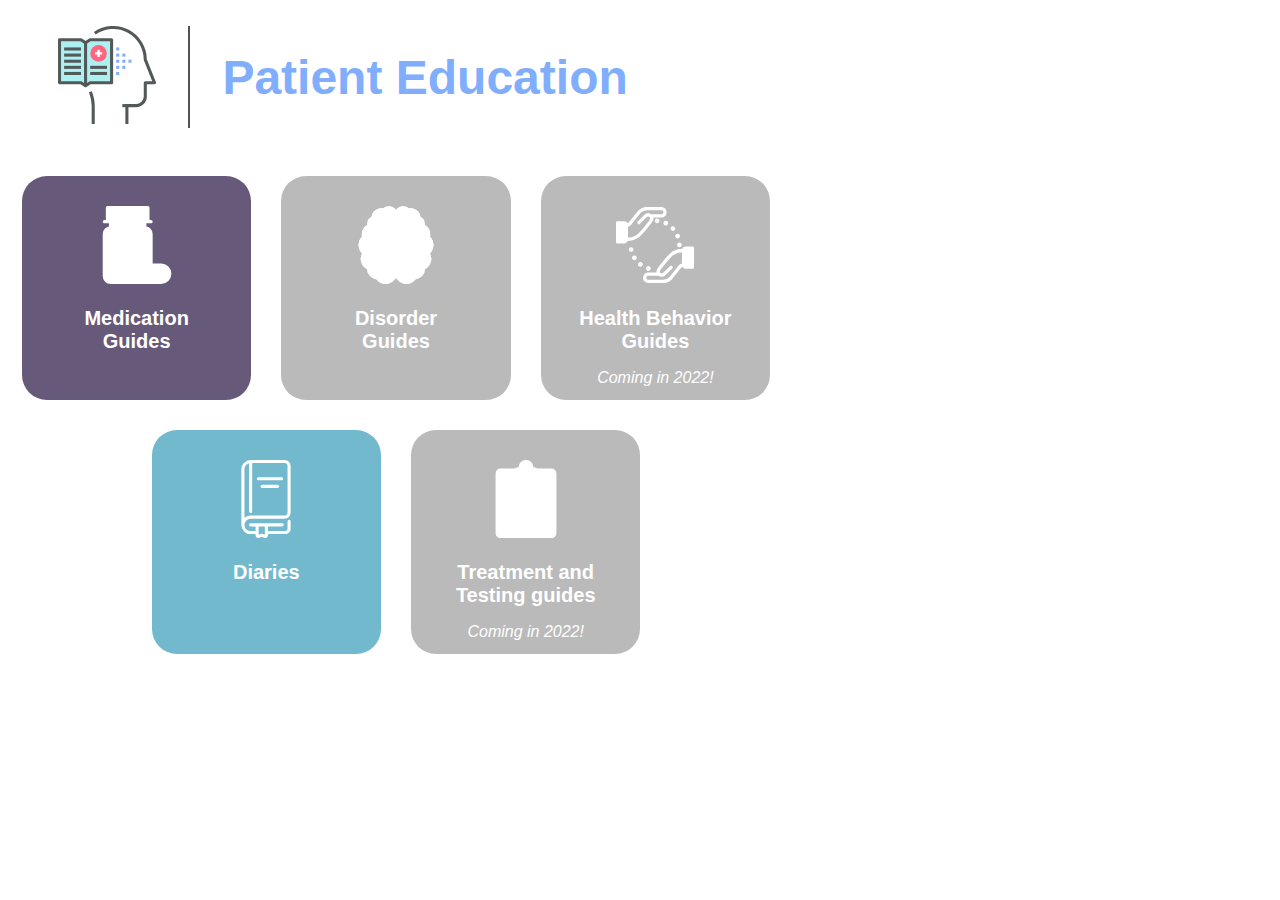
==== index.html @ 7b463b9f "first commit" ====
<!DOCTYPE html>
<html lang="en">
<head>
  <meta charset="UTF-8">
  <meta http-equiv="X-UA-Compatible" content="IE=edge">
  <meta name="viewport" content="width=device-width, initial-scale=1.0">
  <title>Patient Education</title>
  <link rel="stylesheet" href="css/main.css">
</head>
<body class="custom-body">
  <header class="header"></header>
  <main class="main">
    <header class="main__header">
      <span class="header__figure">
        <img src="images/patient.svg" class="header__image" alt="Patient icon">       
      </span>    
      
      <h1 class="header__title">
        Patient Education
      </h1>
    </header>    
    <section class="main__section">      
      <div class="main__row">
        <div class="card card--primary">
          <a href="medication.html" class="card__link">
            <svg class="card__icon card__icon--stroke">
              <use xlink:href="images/sprite.svg#icon-medication"></use>
            </svg>
            <h3 class="card__title">Medication <br> Guides</h3>          
          </a>
        </div>
        <div class="card card--disable">
          <a href="" class="card__link">
            <svg class="card__icon card__icon--stroke">
              <use xlink:href="images/sprite.svg#icon-disorder"></use>
            </svg>
            <h3 class="card__title">Disorder <br> Guides</h3>                   
          </a>
        </div>
        <div class="card card--disable">
          <a href="" class="card__link">
            <svg class="card__icon card__icon--stroke">
              <use xlink:href="images/sprite.svg#icon-health"></use>
            </svg>
            <h3 class="card__title">Health Behavior <br> Guides</h3>          
            <p class="card__text">Coming in 2022!</p>   
          </a>
        </div>
      </div>
      <div class="main__row">
        <div class="card card--secondary">
          <a href="diaries.html" class="card__link">
            <svg class="card__icon">
              <use xlink:href="images/sprite.svg#icon-diarie"></use>
            </svg>
            <h3 class="card__title">Diaries</h3>          
          </a>
        </div>
        <div class="card card--disable">
          <a href="" class="card__link">
            <svg class="card__icon card__icon--stroke">
              <use xlink:href="images/sprite.svg#icon-treatment"></use>
            </svg>
            <h3 class="card__title">Treatment and <br> Testing guides</h3>          
            <p class="card__text">Coming in 2022!</p>   
          </a>
        </div>       
      </div>
    </section>
  </main>
</body>
</html>
---- css/main.css ----
*, *:before, *:after {
  padding: 0;
  margin: 0;
}

body {
  font-family: Arial, Helvetica, sans-serif;
}

.accordion {
  width: 100%;
  max-width: 21.25rem;
  margin-top: 1.875rem;
}
.accordion__item {
  box-shadow: 0 10px 20px rgba(0, 0, 0, 0.16);
}
.accordion__item:not(:last-child) {
  margin-bottom: 1.25rem;
}
.accordion__button {
  position: relative;
  width: 100%;
  padding: 1.25rem 1.5625rem;
  border: none;
  background: transparent;
  text-align: left;
  font-weight: 700;
  font-size: 1rem;
  font-family: inherit;
  cursor: pointer;
}
.accordion__button:focus {
  outline: none;
}
.accordion__button:after {
  content: "";
  position: absolute;
  top: 50%;
  right: 1.5625rem;
  transform: translateY(-50%);
  width: 0;
  height: 0;
  border-left: 8px solid transparent;
  border-right: 8px solid transparent;
  border-top: 13px solid #707070;
}
.accordion__content {
  display: none;
  padding: 1.25rem 1.5625rem;
  transition: all ease-out 0.4s 0.1s;
  opacity: 0;
}
.accordion__item.active .accordion__content {
  display: block;
  opacity: 1;
}

.card {
  border-radius: 25px;
  flex: 0 0 31%;
}
.card__link {
  padding: 1.875rem 0 0.8125rem;
  display: flex;
  flex-direction: column;
  justify-content: center;
  align-items: center;
  color: #fff;
  text-decoration: none;
}
.card__link:hover {
  color: rgba(255, 255, 255, 0.85);
}
.card__icon {
  fill: currentColor;
  width: 4.875rem;
  height: 4.875rem;
  margin-bottom: 1.4375rem;
}
.card__icon--stroke {
  fill: none;
  stroke: currentColor;
  stroke-width: 3.74px;
}
.card__title {
  text-align: center;
  font-size: 1.25rem;
  margin-bottom: 1rem;
}
.card__text {
  font-style: italic;
}
.card--primary {
  background: #67597A;
}
.card--secondary {
  background: #73B9CE;
}
.card--disable {
  background: #BABABA;
}
.card--disable .card__link {
  pointer-events: none;
}
.card--disable .card__link:hover {
  color: #fff;
}

.list {
  list-style: none;
  padding-left: 0;
}
.list__item:not(:last-child) {
  margin-bottom: 1rem;
}
.list__link {
  color: black;
}

.navigation {
  list-style: none;
  padding-left: 0;
  display: flex;
}
.navigation__item {
  border-radius: 1.625rem;
  background: #80AEFD;
}
.navigation__item:first-child {
  flex: 1;
  margin-right: 2.625rem;
}
.navigation__item--primary {
  background: #67597A;
}
.navigation__item--secondary {
  background: #73B9CE;
}
.navigation__link {
  padding: 1rem 1.6875rem;
  text-decoration: none;
  display: flex;
  align-items: center;
  color: #fff;
  font-weight: 700;
  font-size: 1.25rem;
}
.navigation__link:hover {
  color: rgba(255, 255, 255, 0.75);
}
.navigation__icon {
  width: 3rem;
  height: 3rem;
  fill: currentColor;
  margin-right: 1.25rem;
}
.navigation__icon--stroke {
  fill: none;
  stroke: currentColor;
  stroke-width: 3.74px;
}

.header__title {
  color: #80AEFD;
  font-size: 3rem;
  font-weight: 700;
  margin-left: 2rem;
}
.header__image {
  width: 6.15rem;
}
.header__figure {
  padding: 0 2rem;
  border-right: 2px solid #525252;
}

.main {
  color: #525252;
  max-width: 860px;
  box-sizing: border-box;
  padding: 1.625rem 5.875rem 1.625rem 1.625rem;
}
.main > * {
  box-sizing: inherit;
}
.main__header {
  display: flex;
  align-items: center;
  margin-bottom: 3rem;
}
.main__row {
  position: relative;
  display: flex;
  justify-content: center;
}
.main__row:not(:last-child) {
  margin-bottom: 1.875rem;
}
.main__row > *:not(:last-child) {
  margin-right: 1.875rem;
}
.main__grid {
  display: grid;
  grid-template-columns: repeat(3, 1fr);
  gap: 1.875rem;
  justify-content: center;
}
.main__navigation {
  margin-bottom: 2.125rem;
}

.img {
  max-width: 100%;
}
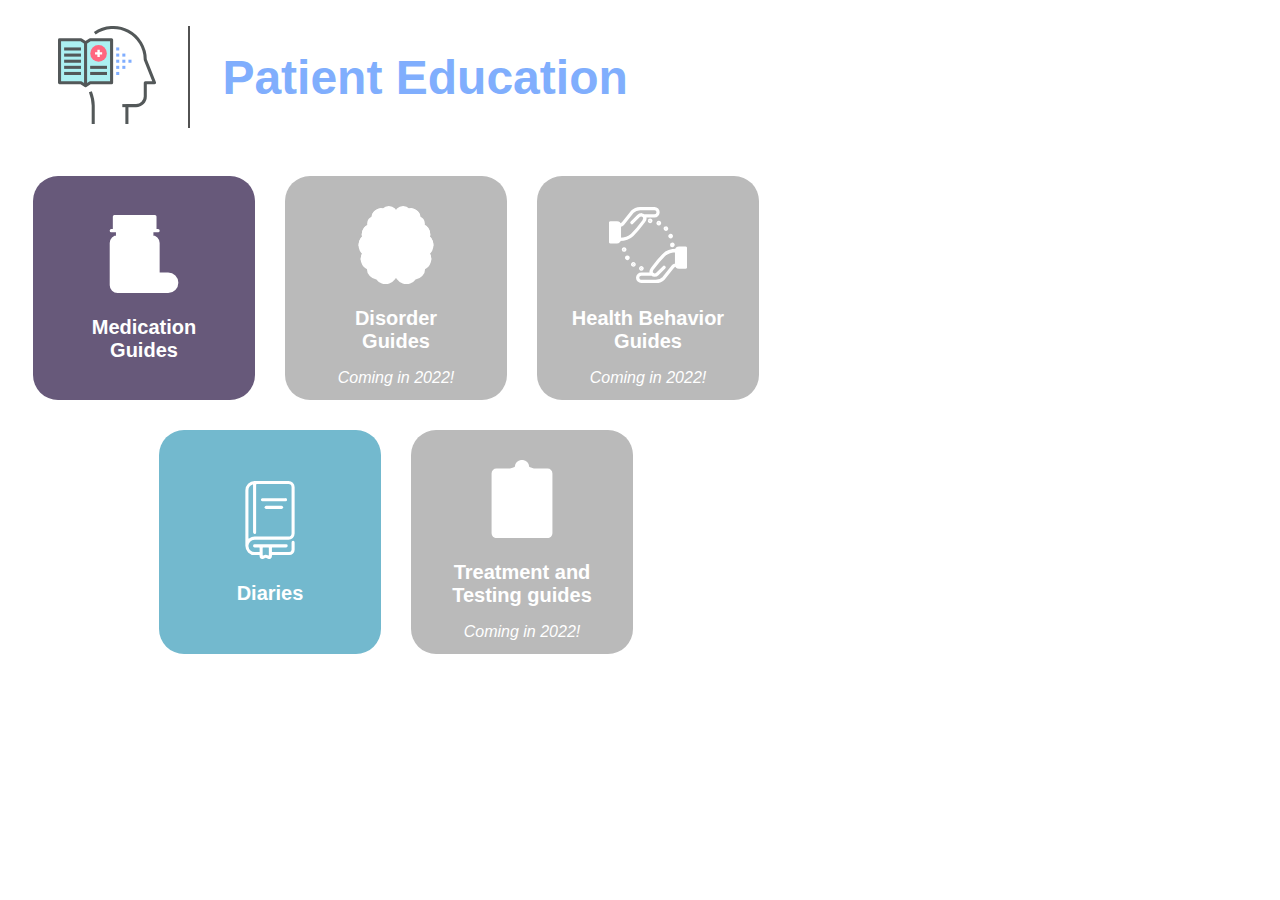
==== commit a2552ba1: "Adding breakpoints" ====
--- a/index.html
+++ b/index.html
@@ -21,24 +21,25 @@
     </header>    
     <section class="main__section">      
       <div class="main__row">
-        <div class="card card--primary">
-          <a href="medication.html" class="card__link">
+        <div class="card">
+          <a href="medication.html" class="card__link primary">
             <svg class="card__icon card__icon--stroke">
               <use xlink:href="images/sprite.svg#icon-medication"></use>
             </svg>
             <h3 class="card__title">Medication <br> Guides</h3>          
           </a>
         </div>
-        <div class="card card--disable">
-          <a href="" class="card__link">
+        <div class="card">
+          <a href="" class="card__link disable">
             <svg class="card__icon card__icon--stroke">
               <use xlink:href="images/sprite.svg#icon-disorder"></use>
             </svg>
-            <h3 class="card__title">Disorder <br> Guides</h3>                   
+            <h3 class="card__title">Disorder <br> Guides</h3> 
+            <p class="card__text">Coming in 2022!</p>                  
           </a>
         </div>
-        <div class="card card--disable">
-          <a href="" class="card__link">
+        <div class="card">
+          <a href="" class="card__link disable">
             <svg class="card__icon card__icon--stroke">
               <use xlink:href="images/sprite.svg#icon-health"></use>
             </svg>
@@ -48,16 +49,16 @@
         </div>
       </div>
       <div class="main__row">
-        <div class="card card--secondary">
-          <a href="diaries.html" class="card__link">
+        <div class="card">
+          <a href="diaries.html" class="card__link secondary">
             <svg class="card__icon">
               <use xlink:href="images/sprite.svg#icon-diarie"></use>
             </svg>
             <h3 class="card__title">Diaries</h3>          
           </a>
         </div>
-        <div class="card card--disable">
-          <a href="" class="card__link">
+        <div class="card">
+          <a href="" class="card__link disable">
             <svg class="card__icon card__icon--stroke">
               <use xlink:href="images/sprite.svg#icon-treatment"></use>
             </svg>
--- a/css/main.css
+++ b/css/main.css
@@ -57,10 +57,17 @@
 }
 
 .card {
+  flex: 0 0 100%;
+  display: flex;
+}
+@media (min-width: 760px) {
+  .card {
+    flex: 0 0 30%;
+  }
+}
+.card__link {
   border-radius: 25px;
-  flex: 0 0 31%;
-}
-.card__link {
+  flex: 1;
   padding: 1.875rem 0 0.8125rem;
   display: flex;
   flex-direction: column;
@@ -70,7 +77,23 @@
   text-decoration: none;
 }
 .card__link:hover {
-  color: rgba(255, 255, 255, 0.85);
+  text-decoration: underline;
+}
+.card__link.primary {
+  background: #67597A;
+}
+.card__link.primary:hover {
+  background: rgba(103, 89, 122, 0.75);
+}
+.card__link.secondary {
+  background: #73B9CE;
+}
+.card__link.secondary:hover {
+  background: rgba(115, 185, 206, 0.75);
+}
+.card__link.disable {
+  background: #BABABA;
+  pointer-events: none;
 }
 .card__icon {
   fill: currentColor;
@@ -115,7 +138,7 @@
   margin-bottom: 1rem;
 }
 .list__link {
-  color: black;
+  color: #525252;
 }
 
 .navigation {
@@ -125,7 +148,6 @@
 }
 .navigation__item {
   border-radius: 1.625rem;
-  background: #80AEFD;
 }
 .navigation__item:first-child {
   flex: 1;
@@ -138,6 +160,7 @@
   background: #73B9CE;
 }
 .navigation__link {
+  border-radius: 1.625rem;
   padding: 1rem 1.6875rem;
   text-decoration: none;
   display: flex;
@@ -146,8 +169,11 @@
   font-weight: 700;
   font-size: 1.25rem;
 }
-.navigation__link:hover {
-  color: rgba(255, 255, 255, 0.75);
+.navigation__link.active {
+  background: #80AEFD;
+}
+.navigation__link.active:hover {
+  background: rgba(128, 174, 253, 0.75);
 }
 .navigation__icon {
   width: 3rem;
@@ -163,23 +189,43 @@
 
 .header__title {
   color: #80AEFD;
-  font-size: 3rem;
+  font-size: 2.5rem;
   font-weight: 700;
   margin-left: 2rem;
 }
+@media (min-width: 560px) {
+  .header__title {
+    font-size: 3rem;
+  }
+}
 .header__image {
-  width: 6.15rem;
+  width: 4.15rem;
+}
+@media (min-width: 560px) {
+  .header__image {
+    width: 6.15rem;
+  }
 }
 .header__figure {
-  padding: 0 2rem;
+  padding: 0 1rem;
   border-right: 2px solid #525252;
+}
+@media (min-width: 560px) {
+  .header__figure {
+    padding: 0 2rem;
+  }
 }
 
 .main {
   color: #525252;
   max-width: 860px;
   box-sizing: border-box;
-  padding: 1.625rem 5.875rem 1.625rem 1.625rem;
+  padding: 1.625rem 2.875rem 1.625rem 1.625rem;
+}
+@media (min-width: 760px) {
+  .main {
+    padding: 1.625rem 5.875rem 1.625rem 1.625rem;
+  }
 }
 .main > * {
   box-sizing: inherit;
@@ -193,12 +239,19 @@
   position: relative;
   display: flex;
   justify-content: center;
+  flex-wrap: wrap;
 }
 .main__row:not(:last-child) {
   margin-bottom: 1.875rem;
 }
 .main__row > *:not(:last-child) {
-  margin-right: 1.875rem;
+  margin-bottom: 1.875rem;
+}
+@media (min-width: 760px) {
+  .main__row > *:not(:last-child) {
+    margin-right: 1.875rem;
+    margin-bottom: 0;
+  }
 }
 .main__grid {
   display: grid;
